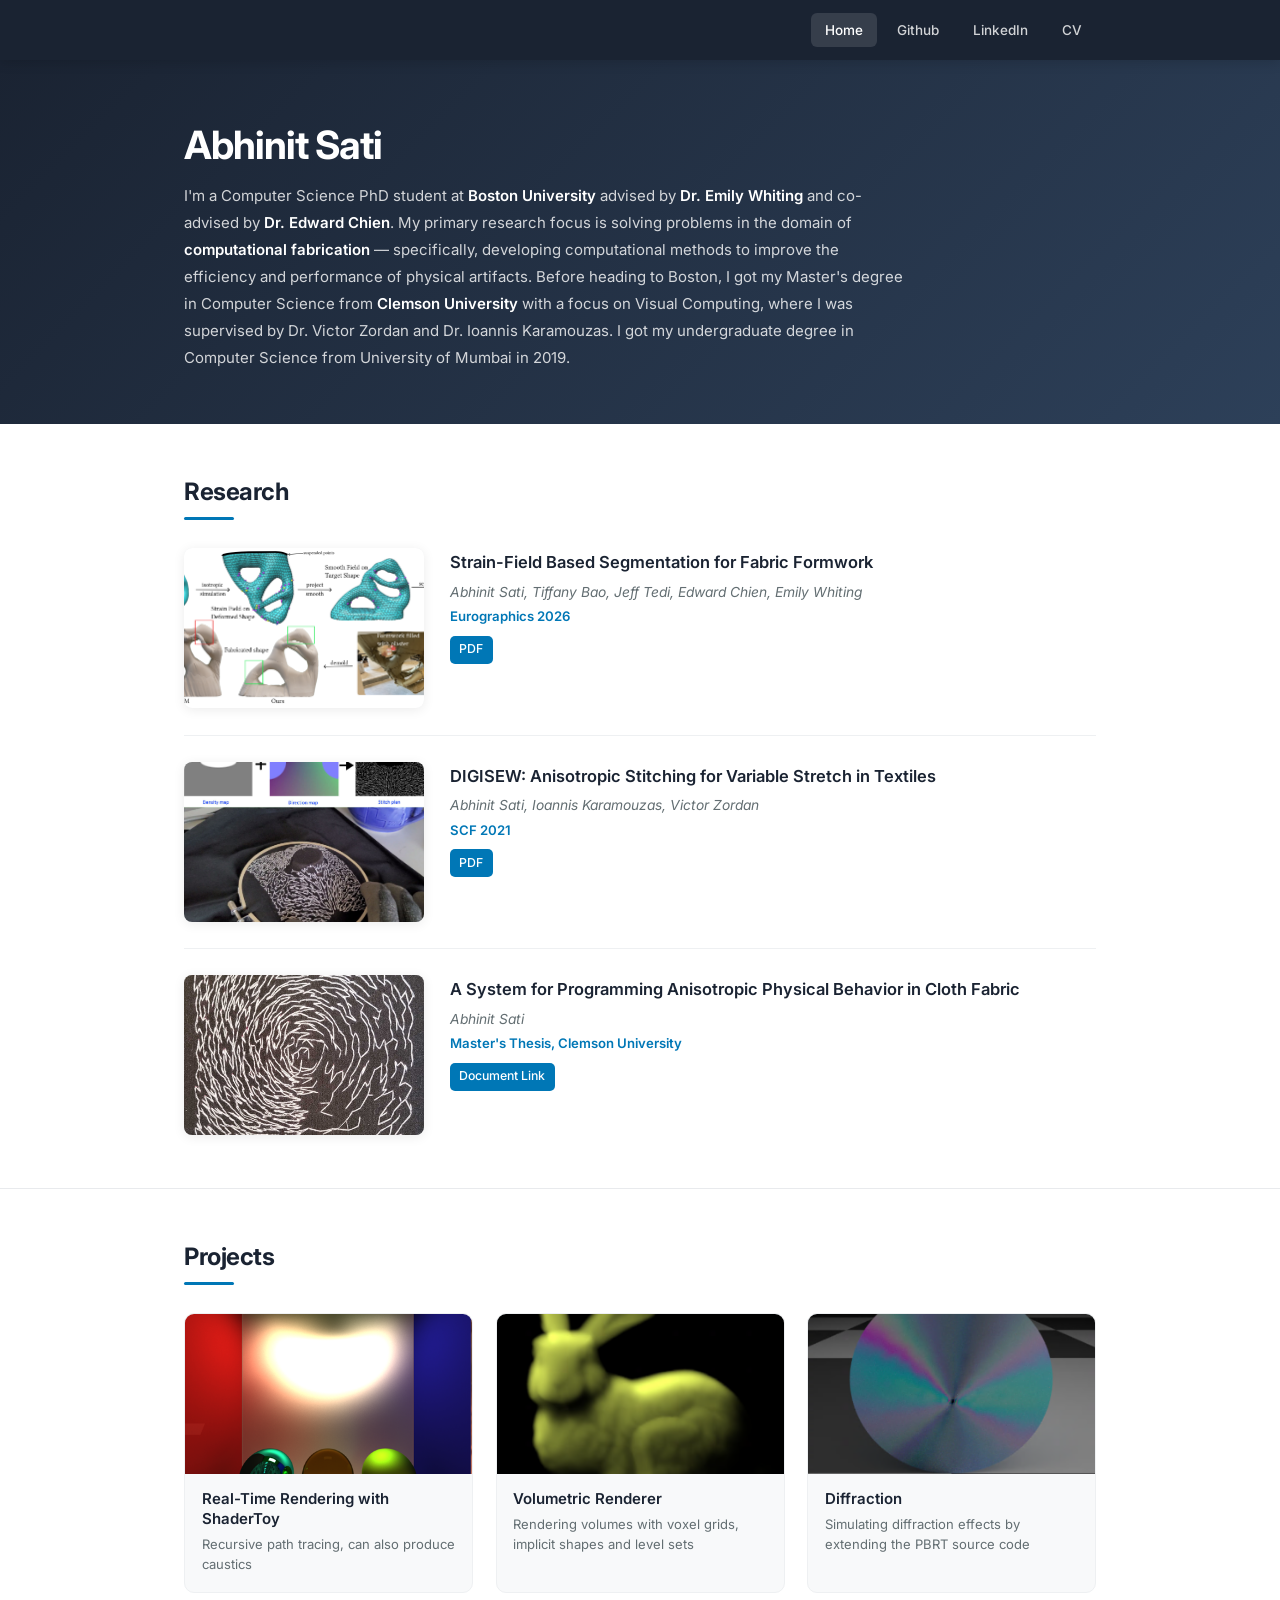
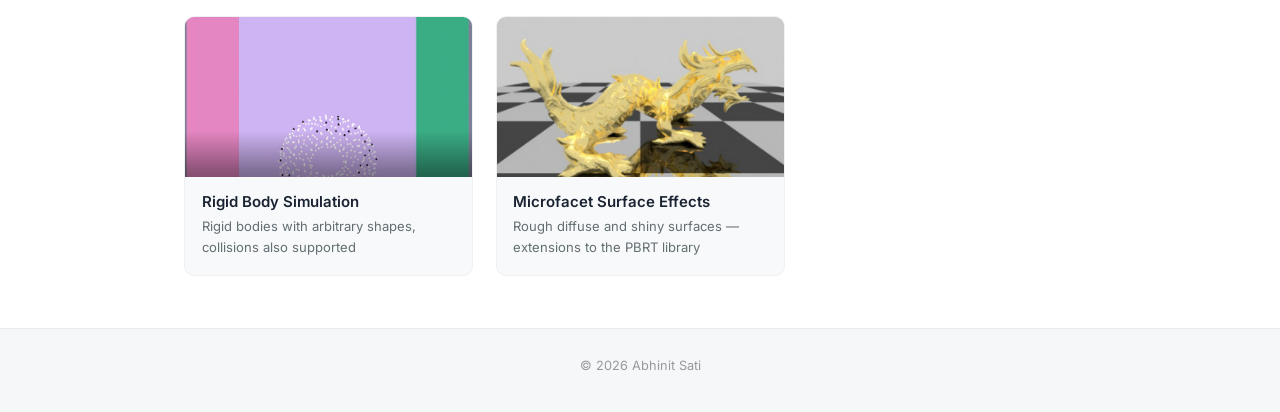
==== index.html @ 04b8ae75 "PDF for eurographics paper attached" ====
<!DOCTYPE html>
<html lang="en">

<head>
	<title>Abhinit Sati — Researcher</title>
	<meta charset="utf-8" />
	<meta name="viewport" content="width=device-width, initial-scale=1" />
	<meta name="description"
		content="Abhinit Sati — Computer Science PhD student at Boston University. Research in computational fabrication, computer graphics, and visual computing." />
	<link rel="stylesheet" href="assets/css/site.css" />
</head>

<body>

	<!-- Header -->
	<header class="site-header">
		<div class="site-container">
			<div class="site-name"><a href="index.html"></a></div>
			<nav class="site-nav">
				<a href="index.html" class="active">Home</a>
				<a href="https://github.com/Abhi2114?tab=repositories" target="_blank">Github</a>
				<a href="https://www.linkedin.com/in/abhinit-sati-022866157/" target="_blank">LinkedIn</a>
				<a href="media/CV.pdf" target="_blank">CV</a>
			</nav>
		</div>
	</header>

	<!-- Hero / About -->
	<section class="hero-section">
		<div class="site-container">
			<div class="hero-content">
				<h1 class="hero-name">Abhinit Sati</h1>
				<p class="hero-bio">
					I'm a Computer Science PhD student at <strong>Boston University</strong> advised by
					<strong>Dr. Emily Whiting</strong> and co-advised by <strong>Dr. Edward Chien</strong>.
					My primary research focus is solving problems in the domain of <strong>computational
						fabrication</strong> —
					specifically, developing computational methods to improve the efficiency and performance of
					physical artifacts. Before heading to Boston, I got my Master's degree in Computer Science from
					<strong>Clemson University</strong> with a focus on Visual Computing, where I was supervised by
					Dr. Victor Zordan and Dr. Ioannis Karamouzas. I got my undergraduate degree in Computer Science
					from University of Mumbai in 2019.
				</p>
			</div>
		</div>
	</section>

	<!-- Research -->
	<section class="content-section research-section">
		<div class="site-container">
			<h2 class="section-heading">Research</h2>

			<div class="research-list">
				<div class="research-card">
					<a href="javascript:void(0)" class="research-card-image" onclick="openLightbox(this)">
						<img src="images/research/phd/teaser.png" alt="Strain-Field Based Segmentation" />
					</a>
					<div class="research-card-body">
						<h3 class="research-title">Strain-Field Based Segmentation for Fabric Formwork</h3>
						<p class="research-authors">Abhinit Sati, Tiffany Bao, Jeff Tedi, Edward Chien, Emily Whiting
						</p>
						<p class="research-venue">Eurographics 2026</p>
						<div class="research-links">
							<a href="papers/eurographics_fabric_formwork_26.pdf" target="_blank" class="research-link">PDF</a>
						</div>
					</div>
				</div>

				<div class="research-card">
					<a href="javascript:void(0)" class="research-card-image" onclick="openLightbox(this)">
						<img src="images/research/masters/keyshape.jpg" alt="DIGISEW" />
					</a>
					<div class="research-card-body">
						<h3 class="research-title">
							<a href="https://dl.acm.org/doi/abs/10.1145/3485114.3485121" target="_blank">DIGISEW:
								Anisotropic Stitching for Variable Stretch in Textiles</a>
						</h3>
						<p class="research-authors">Abhinit Sati, Ioannis Karamouzas, Victor Zordan</p>
						<p class="research-venue">SCF 2021</p>
						<div class="research-links">
							<a href="papers/digisew.pdf" target="_blank" class="research-link">PDF</a>
						</div>
					</div>
				</div>

				<div class="research-card">
					<a href="javascript:void(0)" class="research-card-image" onclick="openLightbox(this)">
						<img src="images/research/masters/cone_print.jpg" alt="Master's Thesis" />
					</a>
					<div class="research-card-body">
						<h3 class="research-title">A System for Programming Anisotropic Physical Behavior in Cloth
							Fabric</h3>
						<p class="research-authors">Abhinit Sati</p>
						<p class="research-venue">Master's Thesis, Clemson University</p>
						<div class="research-links">
							<a href="https://tigerprints.clemson.edu/all_theses/3621" target="_blank"
								class="research-link">Document Link</a>
						</div>
					</div>
				</div>
			</div>
		</div>
	</section>

	<!-- Projects -->
	<section class="content-section projects-section">
		<div class="site-container">
			<h2 class="section-heading">Projects</h2>

			<div class="projects-grid">
				<div class="project-card">
					<a href="pages/render_shader.html">
						<div class="project-card-image">
							<img src="images/shadertoy/1.png" alt="ShaderToy Rendering" />
						</div>
						<div class="project-card-body">
							<h3 class="project-card-title">Real-Time Rendering with ShaderToy</h3>
							<p class="project-card-desc">Recursive path tracing, can also produce caustics</p>
						</div>
					</a>
				</div>

				<div class="project-card">
					<a href="pages/volume_renderer.html">
						<div class="project-card-image">
							<img src="images/VFX/1.PNG" alt="Volumetric Renderer" />
						</div>
						<div class="project-card-body">
							<h3 class="project-card-title">Volumetric Renderer</h3>
							<p class="project-card-desc">Rendering volumes with voxel grids, implicit shapes and level
								sets</p>
						</div>
					</a>
				</div>

				<div class="project-card">
					<a href="pages/diffraction.html">
						<div class="project-card-image">
							<img src="images/diffraction/1.PNG" alt="Diffraction" />
						</div>
						<div class="project-card-body">
							<h3 class="project-card-title">Diffraction</h3>
							<p class="project-card-desc">Simulating diffraction effects by extending the PBRT source
								code</p>
						</div>
					</a>
				</div>

				<div class="project-card">
					<a href="https://github.com/Abhi2114/Rigid-Body-Simulator" target="_blank">
						<div class="project-card-image">
							<img src="images/RB/1.PNG" alt="Rigid Body Simulation" />
						</div>
						<div class="project-card-body">
							<h3 class="project-card-title">Rigid Body Simulation</h3>
							<p class="project-card-desc">Rigid bodies with arbitrary shapes, collisions also supported
							</p>
						</div>
					</a>
				</div>

				<div class="project-card">
					<a href="pages/microfacet.html">
						<div class="project-card-image">
							<img src="images/micro/1.PNG" alt="Microfacet Surfaces" />
						</div>
						<div class="project-card-body">
							<h3 class="project-card-title">Microfacet Surface Effects</h3>
							<p class="project-card-desc">Rough diffuse and shiny surfaces — extensions to the PBRT
								library</p>
						</div>
					</a>
				</div>
			</div>
		</div>
	</section>

	<!-- Footer -->
	<footer class="site-footer">
		<div class="site-container">
			<p>&copy; 2026 Abhinit Sati</p>
		</div>
	</footer>

	<!-- Lightbox -->
	<div class="lightbox-overlay" id="lightbox" onclick="closeLightbox()">
		<span class="lightbox-close">&times;</span>
		<img class="lightbox-img" id="lightbox-img" alt="" />
	</div>

	<script>
		function openLightbox(el) {
			var img = el.querySelector('img');
			if (!img) return;
			document.getElementById('lightbox-img').src = img.src;
			document.getElementById('lightbox').classList.add('active');
			document.body.style.overflow = 'hidden';
		}
		function closeLightbox() {
			document.getElementById('lightbox').classList.remove('active');
			document.body.style.overflow = '';
		}
		document.addEventListener('keydown', function (e) {
			if (e.key === 'Escape') closeLightbox();
		});
	</script>

</body>

</html>
---- assets/css/site.css ----
/* ===================================
   site.css — Research-Focused Homepage
   =================================== */

@import url('https://fonts.googleapis.com/css2?family=Inter:wght@300;400;500;600;700&display=swap');

/* ---- Reset & Base ---- */

*,
*::before,
*::after {
    box-sizing: border-box;
}

body {
    font-family: 'Inter', -apple-system, BlinkMacSystemFont, 'Segoe UI', sans-serif;
    margin: 0;
    padding: 0;
    background: #f6f7f9;
    color: #2d3436;
    line-height: 1.7;
    font-size: 15px;
    -webkit-font-smoothing: antialiased;
}

a {
    color: #0077b6;
    text-decoration: none;
    transition: color 0.2s ease;
}

a:hover {
    color: #005f8a;
}

img {
    max-width: 100%;
    display: block;
}

h1,
h2,
h3,
h4 {
    line-height: 1.3;
    margin: 0;
}

p {
    margin: 0 0 0.8em 0;
}

/* ---- Container ---- */

.site-container {
    max-width: 960px;
    margin: 0 auto;
    padding: 0 24px;
}

/* ---- Site Header / Nav ---- */

.site-header {
    background: #1a2332;
    padding: 0;
    position: sticky;
    top: 0;
    z-index: 100;
    box-shadow: 0 2px 12px rgba(0, 0, 0, 0.15);
}

.site-header .site-container {
    display: flex;
    align-items: center;
    justify-content: space-between;
    height: 60px;
}

.site-header .site-name {
    font-size: 1.35em;
    font-weight: 700;
    color: #fff;
    letter-spacing: -0.5px;
}

.site-header .site-name a {
    color: #fff;
    text-decoration: none;
}

.site-nav {
    display: flex;
    align-items: center;
    gap: 6px;
}

.site-nav a {
    color: rgba(255, 255, 255, 0.8);
    padding: 6px 14px;
    border-radius: 6px;
    font-size: 0.9em;
    font-weight: 500;
    transition: all 0.2s ease;
    text-decoration: none;
}

.site-nav a:hover,
.site-nav a.active {
    color: #fff;
    background: rgba(255, 255, 255, 0.12);
}

/* ---- Hero / About ---- */

.hero-section {
    background: linear-gradient(135deg, #1a2332 0%, #2d4059 100%);
    color: #fff;
    padding: 4em 0 3.5em;
}

.hero-content {
    max-width: 720px;
}

.hero-greeting {
    font-size: 0.95em;
    font-weight: 500;
    text-transform: uppercase;
    letter-spacing: 2px;
    color: rgba(255, 255, 255, 0.5);
    margin-bottom: 0.75em;
}

.hero-name {
    font-size: 2.6em;
    font-weight: 700;
    letter-spacing: -1px;
    margin-bottom: 0.3em;
    color: #fff;
}

.hero-tagline {
    font-size: 1.15em;
    color: rgba(255, 255, 255, 0.65);
    margin-bottom: 1.5em;
    font-weight: 400;
}

.hero-bio {
    font-size: 1em;
    line-height: 1.8;
    color: rgba(255, 255, 255, 0.8);
    margin: 0;
}

.hero-bio strong {
    color: #fff;
    font-weight: 600;
}

/* ---- Section Common ---- */

.content-section {
    padding: 3.5em 0;
}

.content-section+.content-section {
    border-top: 1px solid #e8eaed;
}

.section-heading {
    font-size: 1.6em;
    font-weight: 700;
    color: #1a2332;
    letter-spacing: -0.5px;
    margin-bottom: 1.2em;
    padding-bottom: 0.5em;
    position: relative;
}

.section-heading::after {
    content: '';
    position: absolute;
    bottom: 0;
    left: 0;
    width: 50px;
    height: 3px;
    background: #0077b6;
    border-radius: 2px;
}

/* ---- Research Section ---- */

.research-section {
    background: #fff;
}

.research-list {
    list-style: none;
    padding: 0;
    margin: 0;
}

.research-card {
    display: flex;
    align-items: flex-start;
    gap: 1.75em;
    padding: 1.75em 0;
    border-bottom: 1px solid #eef0f2;
}

.research-card:first-child {
    padding-top: 0;
}

.research-card:last-child {
    border-bottom: none;
    padding-bottom: 0;
}

.research-card-image {
    flex-shrink: 0;
    width: 240px;
    height: 160px;
    border-radius: 8px;
    overflow: hidden;
    display: block;
    background: #eef0f2;
    box-shadow: 0 2px 12px rgba(0, 0, 0, 0.08);
}

.research-card-image img {
    width: 100%;
    height: 100%;
    object-fit: cover;
    display: block;
    transition: transform 0.3s ease;
}

.research-card:hover .research-card-image img {
    transform: scale(1.04);
}

.research-card-body {
    flex: 1;
    min-width: 0;
    padding-top: 0.2em;
}

.research-title {
    font-size: 1.1em;
    font-weight: 600;
    margin: 0 0 0.4em 0;
    line-height: 1.45;
    color: #1a2332;
}

.research-title a {
    color: #1a2332;
    text-decoration: none;
}

.research-title a:hover {
    color: #0077b6;
}

.research-authors {
    font-size: 0.92em;
    color: #636e72;
    margin: 0 0 0.2em 0;
    font-style: italic;
    line-height: 1.5;
}

.research-venue {
    font-size: 0.88em;
    color: #0077b6;
    font-weight: 600;
    margin: 0 0 0.6em 0;
}

.research-links {
    display: flex;
    gap: 0.6em;
    flex-wrap: wrap;
}

.research-link {
    display: inline-flex;
    align-items: center;
    gap: 4px;
    padding: 0.3em 0.75em;
    background: #0077b6;
    color: #fff !important;
    border-radius: 5px;
    font-size: 0.82em;
    font-weight: 500;
    text-decoration: none !important;
    transition: background 0.2s ease, transform 0.15s ease;
}

.research-link:hover {
    background: #005f8a;
    transform: translateY(-1px);
}

/* ---- Projects Section ---- */

.projects-section {
    background: #fff;
}

.projects-grid {
    display: grid;
    grid-template-columns: repeat(3, 1fr);
    gap: 1.5em;
}

.project-card {
    background: #f8f9fa;
    border-radius: 10px;
    overflow: hidden;
    border: 1px solid #eef0f2;
    transition: transform 0.25s ease, box-shadow 0.25s ease;
}

.project-card:hover {
    transform: translateY(-4px);
    box-shadow: 0 8px 24px rgba(0, 0, 0, 0.1);
}

.project-card a {
    text-decoration: none;
    color: inherit;
    display: block;
}

.project-card-image {
    width: 100%;
    height: 160px;
    overflow: hidden;
    background: #e8eaed;
}

.project-card-image img {
    width: 100%;
    height: 100%;
    object-fit: cover;
    transition: transform 0.35s ease;
}

.project-card:hover .project-card-image img {
    transform: scale(1.06);
}

.project-card-body {
    padding: 1em 1.1em 1.2em;
}

.project-card-title {
    font-size: 1em;
    font-weight: 600;
    color: #1a2332;
    margin-bottom: 0.35em;
    line-height: 1.3;
}

.project-card-desc {
    font-size: 0.87em;
    color: #636e72;
    line-height: 1.55;
    margin: 0;
}

/* ---- Footer ---- */

.site-footer {
    padding: 2em 0;
    text-align: center;
    font-size: 0.85em;
    color: #999;
    border-top: 1px solid #e8eaed;
}

.site-footer a {
    color: #888;
}

/* ---- Lightbox ---- */

.research-card-image {
    cursor: zoom-in;
}

.lightbox-overlay {
    display: none;
    position: fixed;
    top: 0;
    left: 0;
    width: 100%;
    height: 100%;
    background: rgba(0, 0, 0, 0.85);
    z-index: 1000;
    justify-content: center;
    align-items: center;
    cursor: zoom-out;
    backdrop-filter: blur(4px);
}

.lightbox-overlay.active {
    display: flex;
    animation: lightboxFadeIn 0.25s ease;
}

@keyframes lightboxFadeIn {
    from {
        opacity: 0;
    }

    to {
        opacity: 1;
    }
}

.lightbox-img {
    max-width: 90%;
    max-height: 85vh;
    border-radius: 8px;
    box-shadow: 0 8px 40px rgba(0, 0, 0, 0.5);
    object-fit: contain;
}

.lightbox-close {
    position: absolute;
    top: 20px;
    right: 30px;
    font-size: 2.5em;
    color: #fff;
    cursor: pointer;
    line-height: 1;
    opacity: 0.7;
    transition: opacity 0.2s ease;
}

.lightbox-close:hover {
    opacity: 1;
}

/* ---- Responsive ---- */

@media screen and (max-width: 1024px) {
    .research-card-image {
        width: 200px;
        height: 135px;
    }
}

@media screen and (max-width: 768px) {
    .hero-name {
        font-size: 2em;
    }

    .hero-section {
        padding: 3em 0 2.5em;
    }

    .section-heading {
        font-size: 1.4em;
    }

    .research-card {
        gap: 1.25em;
    }

    .research-card-image {
        width: 160px;
        height: 110px;
    }

    .projects-grid {
        grid-template-columns: repeat(2, 1fr);
    }

    .site-nav a {
        padding: 6px 10px;
        font-size: 0.85em;
    }
}

@media screen and (max-width: 540px) {
    .site-header .site-container {
        flex-direction: column;
        height: auto;
        padding: 12px 24px;
        gap: 8px;
    }

    .hero-name {
        font-size: 1.7em;
    }

    .hero-tagline {
        font-size: 1em;
    }

    .hero-section {
        padding: 2.5em 0 2em;
    }

    .content-section {
        padding: 2.5em 0;
    }

    .research-card {
        flex-direction: column;
        gap: 1em;
    }

    .research-card-image {
        width: 100%;
        height: 180px;
    }

    .projects-grid {
        grid-template-columns: 1fr;
    }

    .project-card-image {
        height: 180px;
    }
}
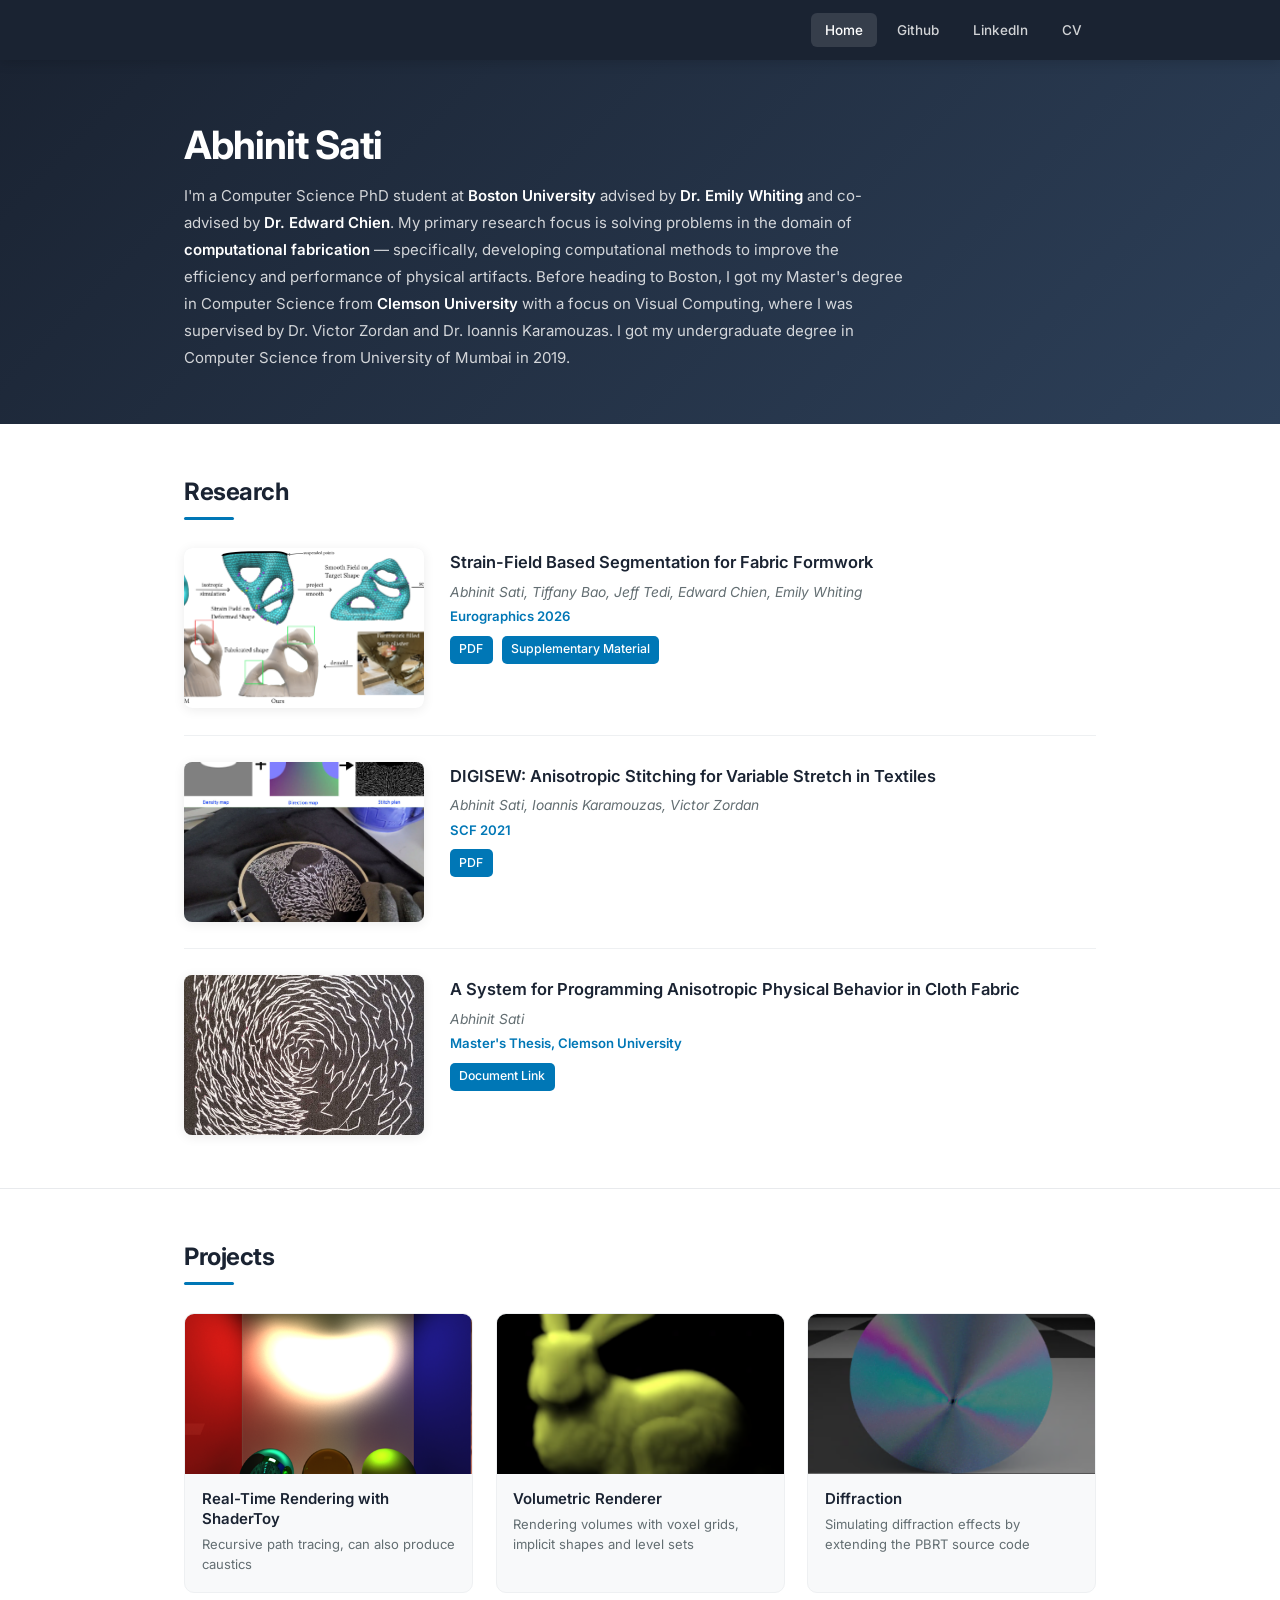
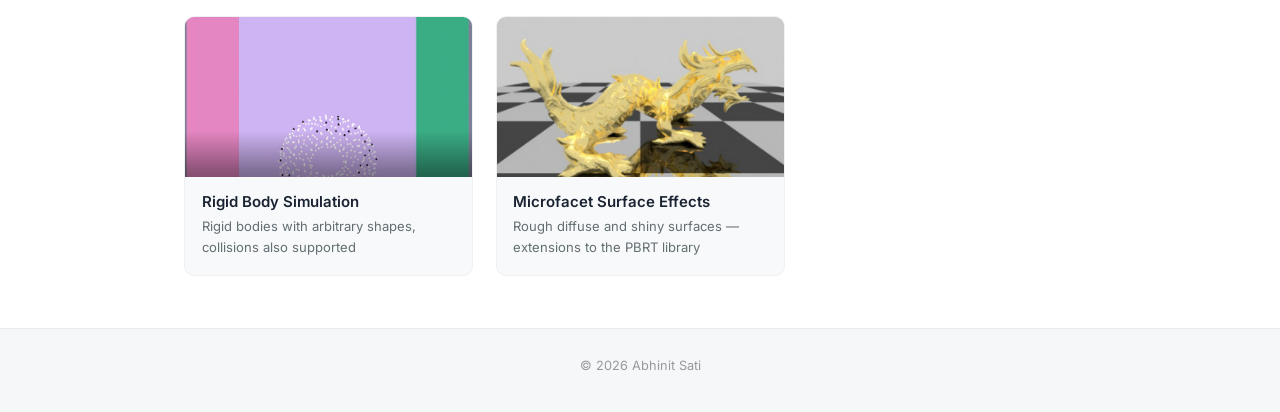
==== commit 5fcae8f7: "Sup link added" ====
--- a/index.html
+++ b/index.html
@@ -61,7 +61,8 @@
 						</p>
 						<p class="research-venue">Eurographics 2026</p>
 						<div class="research-links">
-							<a href="papers/eurographics_fabric_formwork_26.pdf" target="_blank" class="research-link">PDF</a>
+							<a href="papers/eurographics_fabric_formwork_26.pdf" target="_blank"  class="research-link">PDF</a>
+							<a href="papers/sup_fabric_formwork_final.pdf" target="_blank" class="research-link">Supplementary Material</a>
 						</div>
 					</div>
 				</div>
@@ -88,8 +89,10 @@
 						<img src="images/research/masters/cone_print.jpg" alt="Master's Thesis" />
 					</a>
 					<div class="research-card-body">
-						<h3 class="research-title">A System for Programming Anisotropic Physical Behavior in Cloth
-							Fabric</h3>
+						<h3 class="research-title">
+							<a href="https://tigerprints.clemson.edu/all_theses/3621" target="_blank">A System for Programming Anisotropic Physical Behavior in Cloth
+							Fabric</a>
+						</h3>
 						<p class="research-authors">Abhinit Sati</p>
 						<p class="research-venue">Master's Thesis, Clemson University</p>
 						<div class="research-links">
--- a/assets/css/site.css
+++ b/assets/css/site.css
@@ -302,6 +302,47 @@
 .research-link:hover {
     background: #005f8a;
     transform: translateY(-1px);
+}
+
+/* ---- Page Content (Sub-pages) ---- */
+
+.page-content {
+	max-width: 800px;
+	margin: 0 auto;
+	padding: 2em 24px 4em;
+	background: #fff;
+	border-radius: 8px;
+	box-shadow: 0 4px 20px rgba(0, 0, 0, 0.05);
+	margin-top: 2em;
+	margin-bottom: 2em;
+}
+
+.page-content h2 {
+	font-size: 2em;
+	font-weight: 700;
+	color: #1a2332;
+	letter-spacing: -0.5px;
+	margin-bottom: 0.8em;
+	padding-bottom: 0.4em;
+	border-bottom: 1px solid #eef0f2;
+}
+
+.page-content p {
+	font-size: 1.05em;
+	line-height: 1.85;
+	color: #4a5568;
+	margin-bottom: 1.8em;
+}
+
+.page-image {
+	display: block;
+	width: 100%;
+	height: 450px;
+	object-fit: cover;
+	object-position: center;
+	border-radius: 12px;
+	margin: 2em auto 2.5em;
+	box-shadow: 0 4px 16px rgba(0, 0, 0, 0.1);
 }
 
 /* ---- Projects Section ---- */
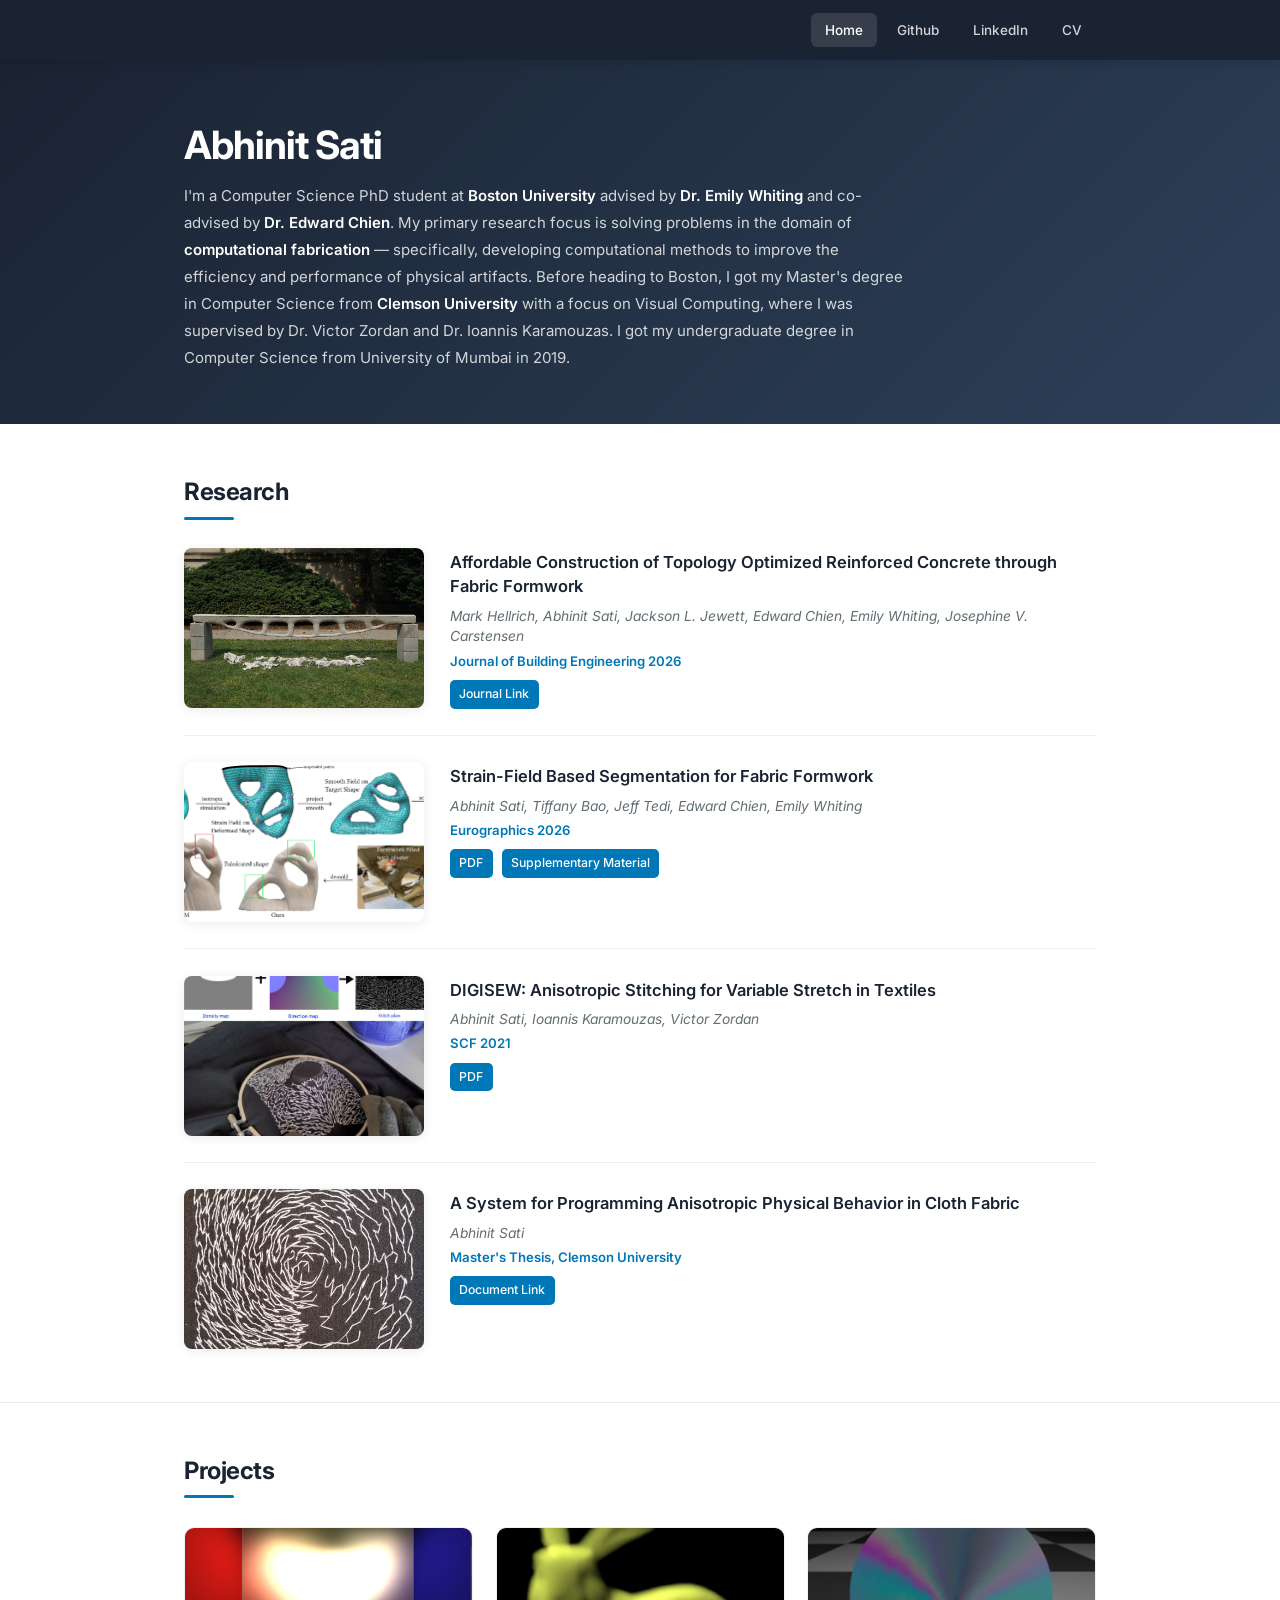
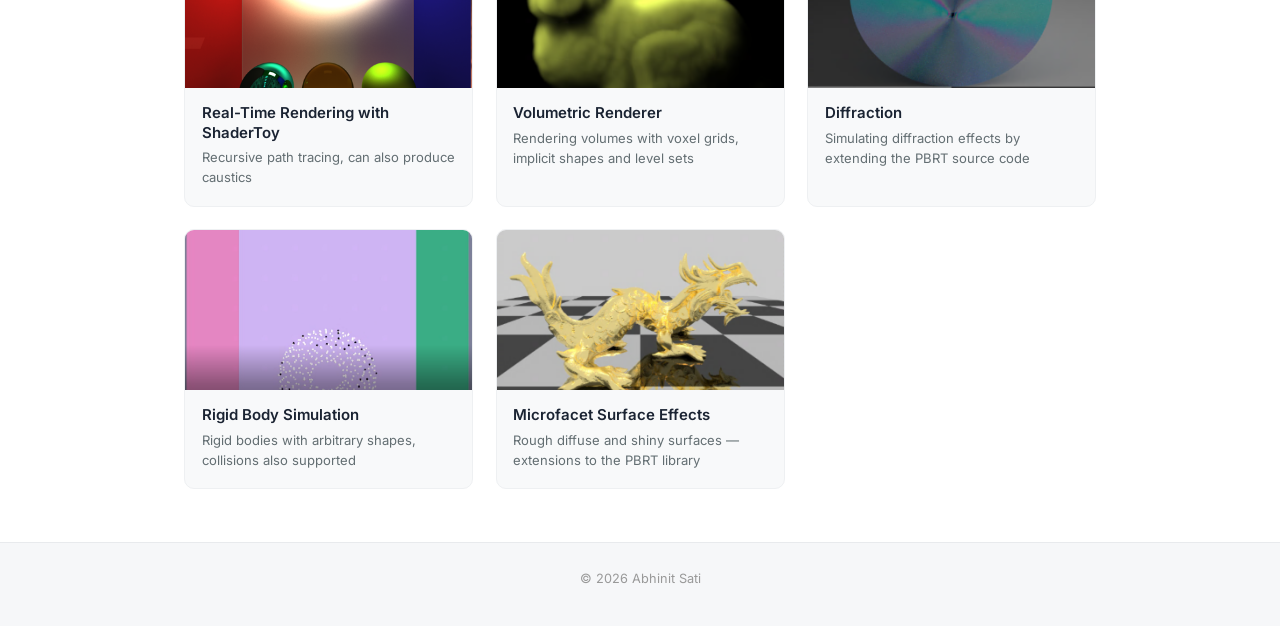
==== commit 50145d40: "New paper" ====
--- a/index.html
+++ b/index.html
@@ -51,6 +51,25 @@
 			<h2 class="section-heading">Research</h2>
 
 			<div class="research-list">
+				<div class="research-card">
+					<a href="javascript:void(0)" class="research-card-image" onclick="openLightbox(this)">
+						<img src="images/research/phd/Beam.png" alt="Topology Optimized Reinforced Concrete" />
+					</a>
+					<div class="research-card-body">
+						<h3 class="research-title">
+							<a href="https://www.sciencedirect.com/science/article/pii/S2352710226022941" target="_blank">Affordable
+								Construction of Topology Optimized Reinforced Concrete through Fabric Formwork</a>
+						</h3>
+						<p class="research-authors">Mark Hellrich, Abhinit Sati, Jackson L. Jewett, Edward Chien, Emily
+							Whiting, Josephine V. Carstensen</p>
+						<p class="research-venue">Journal of Building Engineering 2026</p>
+						<div class="research-links">
+							<a href="https://www.sciencedirect.com/science/article/pii/S2352710226022941" target="_blank"
+								class="research-link">Journal Link</a>
+						</div>
+					</div>
+				</div>
+
 				<div class="research-card">
 					<a href="javascript:void(0)" class="research-card-image" onclick="openLightbox(this)">
 						<img src="images/research/phd/teaser.png" alt="Strain-Field Based Segmentation" />
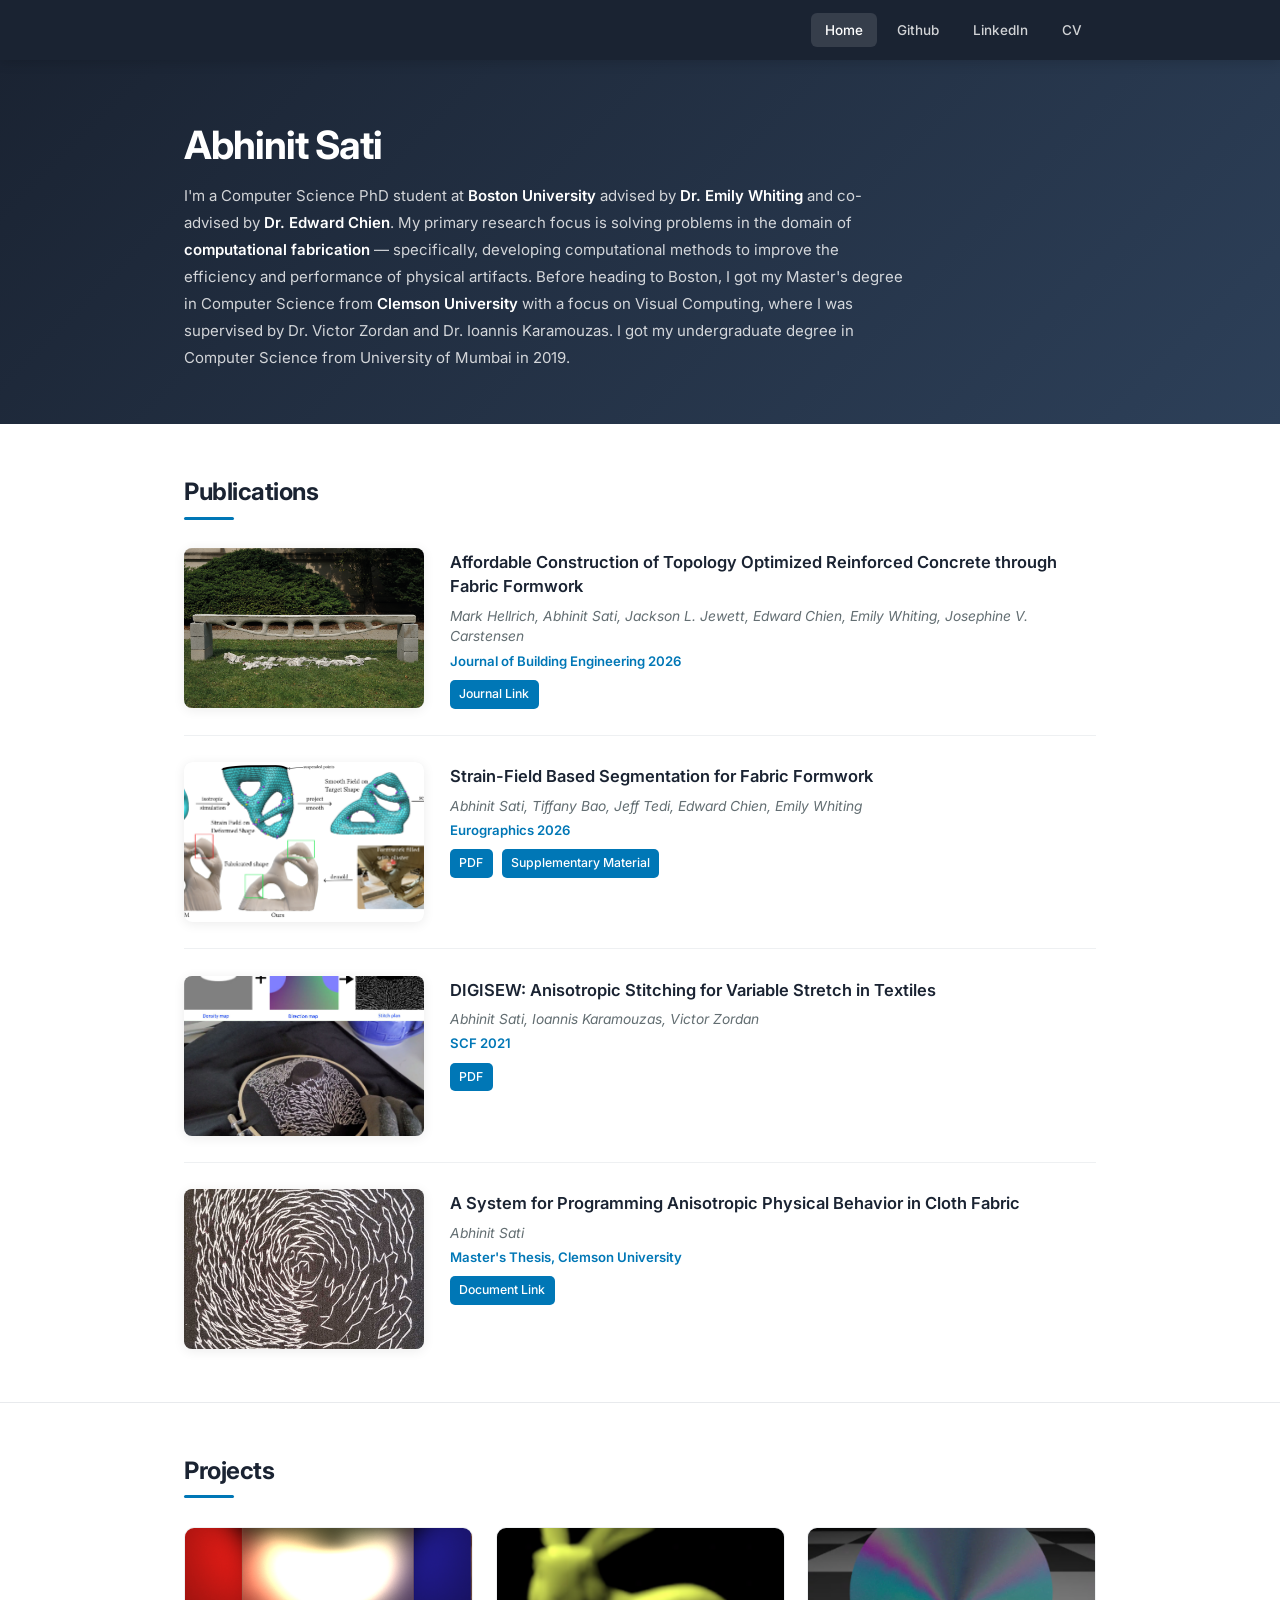
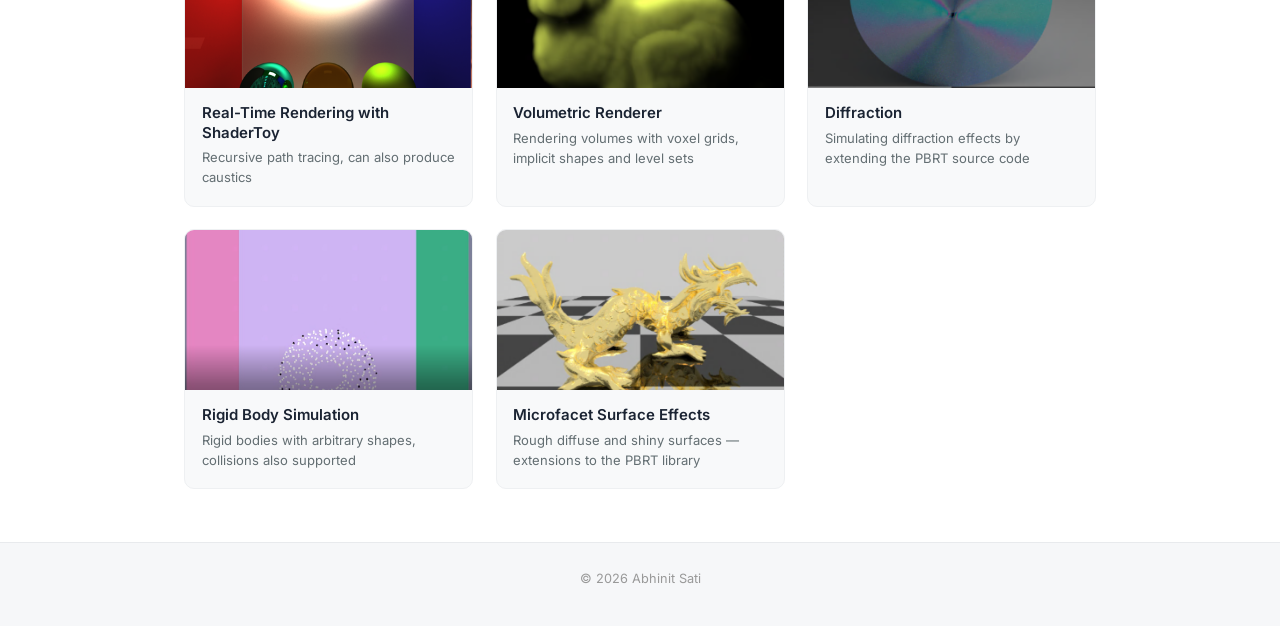
==== commit 9629f848: "Minor Changes" ====
--- a/index.html
+++ b/index.html
@@ -2,7 +2,7 @@
 <html lang="en">
 
 <head>
-	<title>Abhinit Sati — Researcher</title>
+	<title>Abhinit Sati</title>
 	<meta charset="utf-8" />
 	<meta name="viewport" content="width=device-width, initial-scale=1" />
 	<meta name="description"
@@ -48,7 +48,7 @@
 	<!-- Research -->
 	<section class="content-section research-section">
 		<div class="site-container">
-			<h2 class="section-heading">Research</h2>
+			<h2 class="section-heading">Publications</h2>
 
 			<div class="research-list">
 				<div class="research-card">
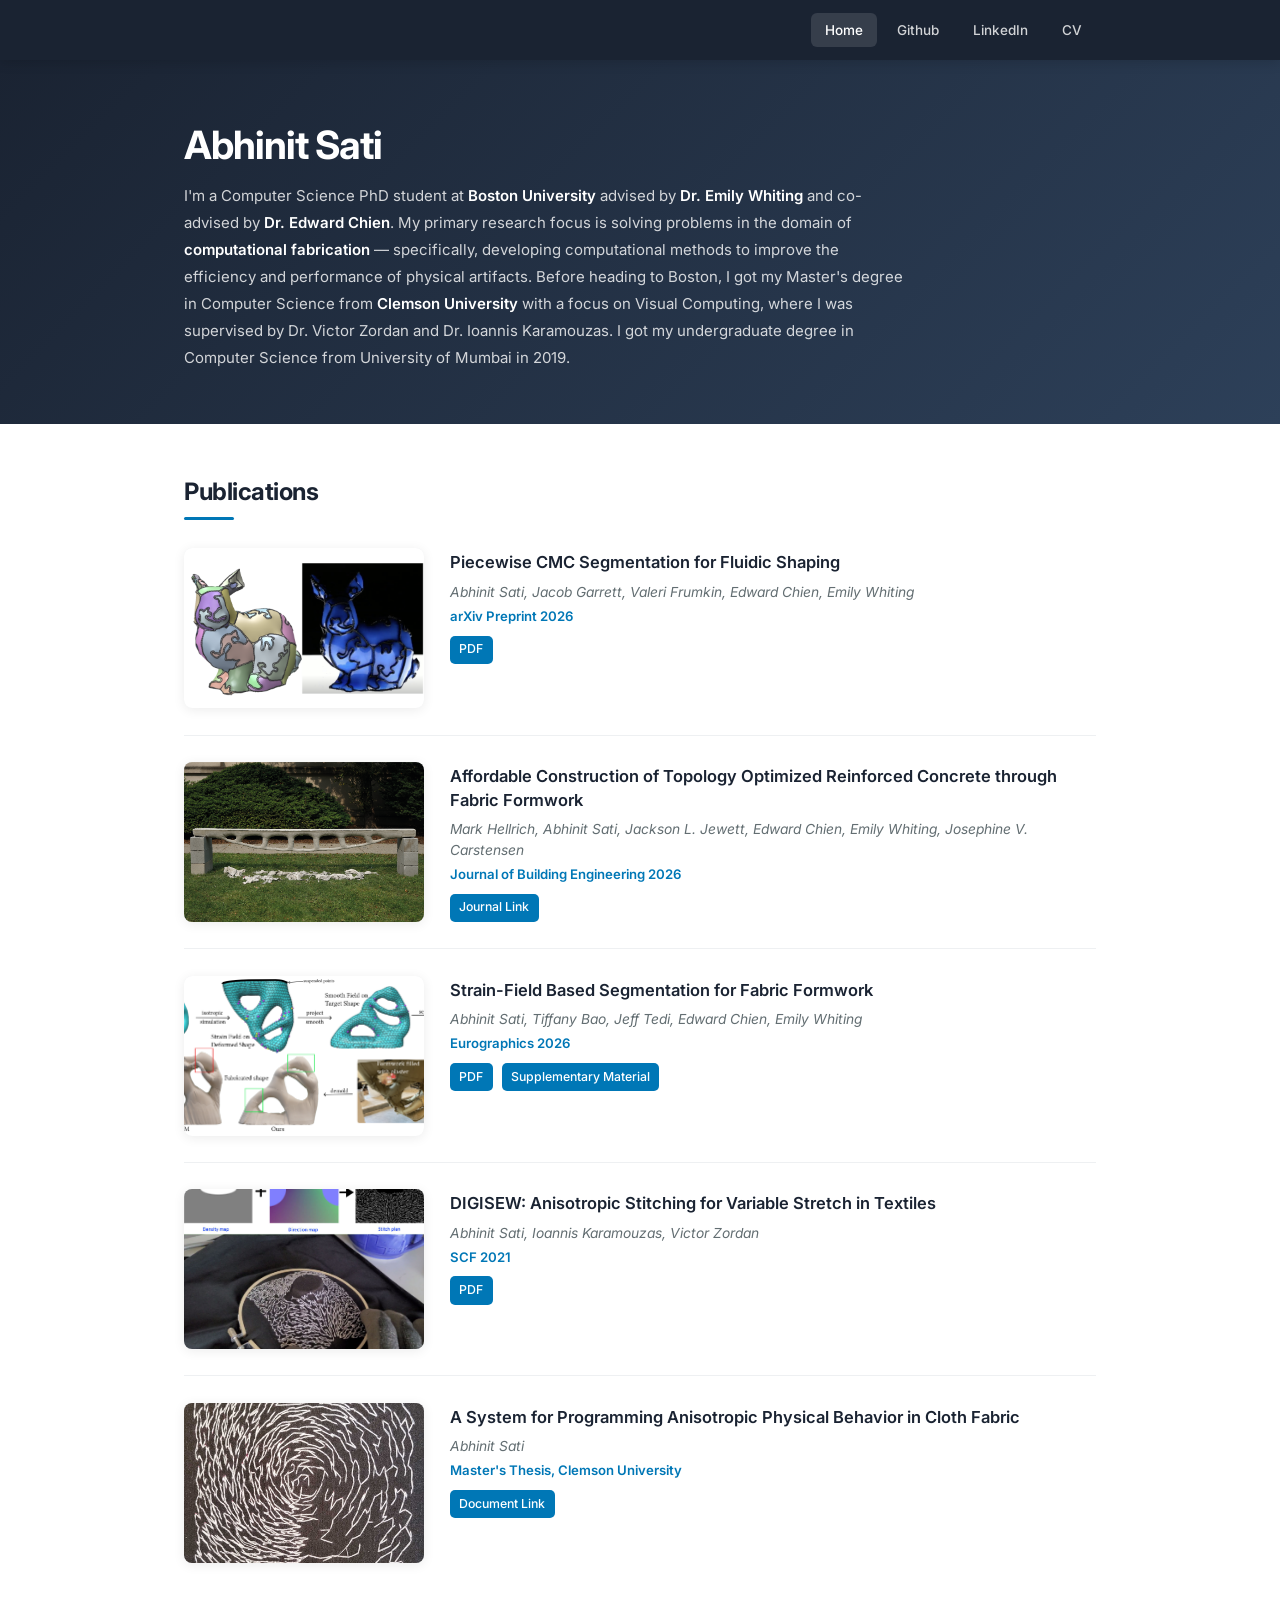
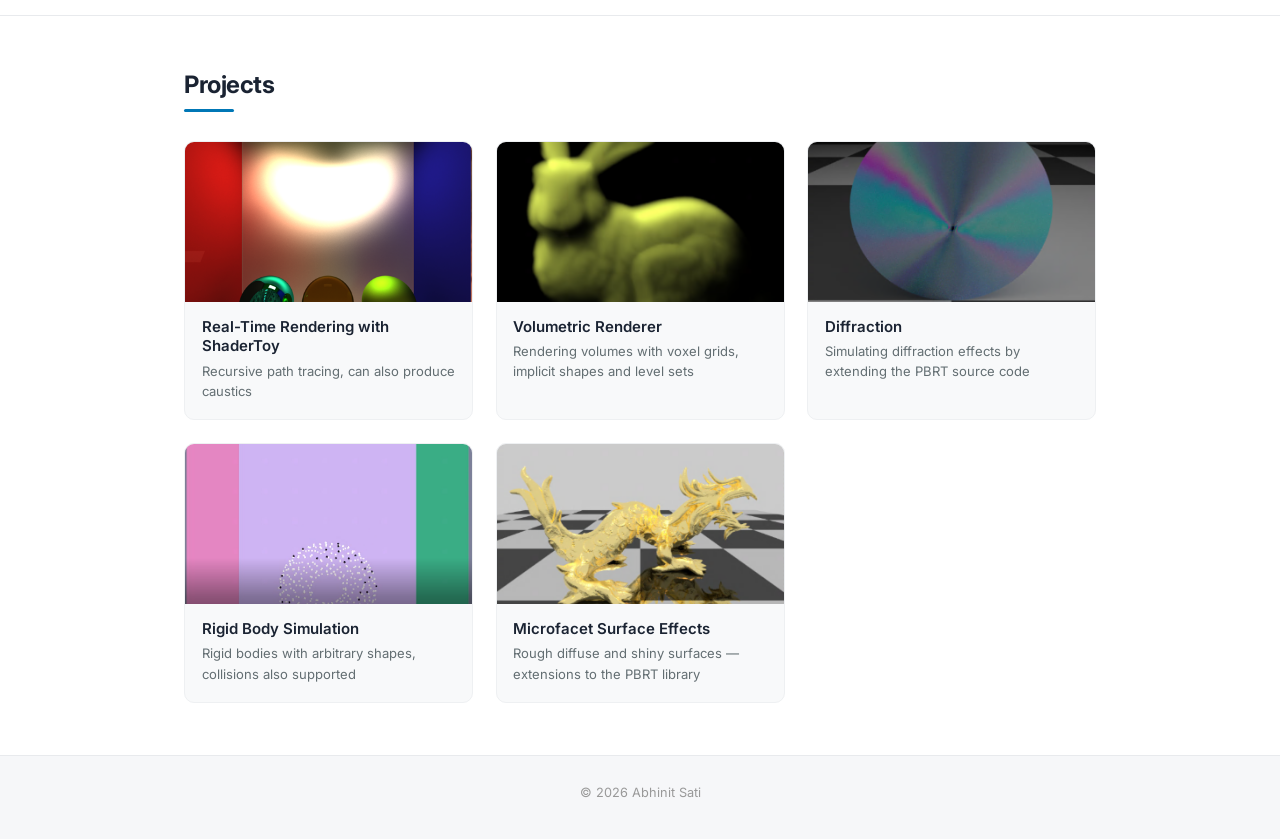
==== commit 659b564a: "New paper" ====
--- a/index.html
+++ b/index.html
@@ -51,6 +51,24 @@
 			<h2 class="section-heading">Publications</h2>
 
 			<div class="research-list">
+				<div class="research-card">
+					<a href="javascript:void(0)" class="research-card-image" onclick="openLightbox(this)">
+						<img src="images/research/phd/fluidic.png" alt="Piecewise CMC Segmentation" style="object-position: left center;" />
+					</a>
+					<div class="research-card-body">
+						<h3 class="research-title">
+							<a href="https://arxiv.org/abs/2611.00227" target="_blank">Piecewise CMC Segmentation for
+								Fluidic Shaping</a>
+						</h3>
+						<p class="research-authors">Abhinit Sati, Jacob Garrett, Valeri Frumkin, Edward Chien, Emily Whiting
+						</p>
+						<p class="research-venue">arXiv Preprint 2026</p>
+						<div class="research-links">
+							<a href="https://arxiv.org/pdf/2611.00227" target="_blank" class="research-link">PDF</a>
+						</div>
+					</div>
+				</div>
+
 				<div class="research-card">
 					<a href="javascript:void(0)" class="research-card-image" onclick="openLightbox(this)">
 						<img src="images/research/phd/Beam.png" alt="Topology Optimized Reinforced Concrete" />
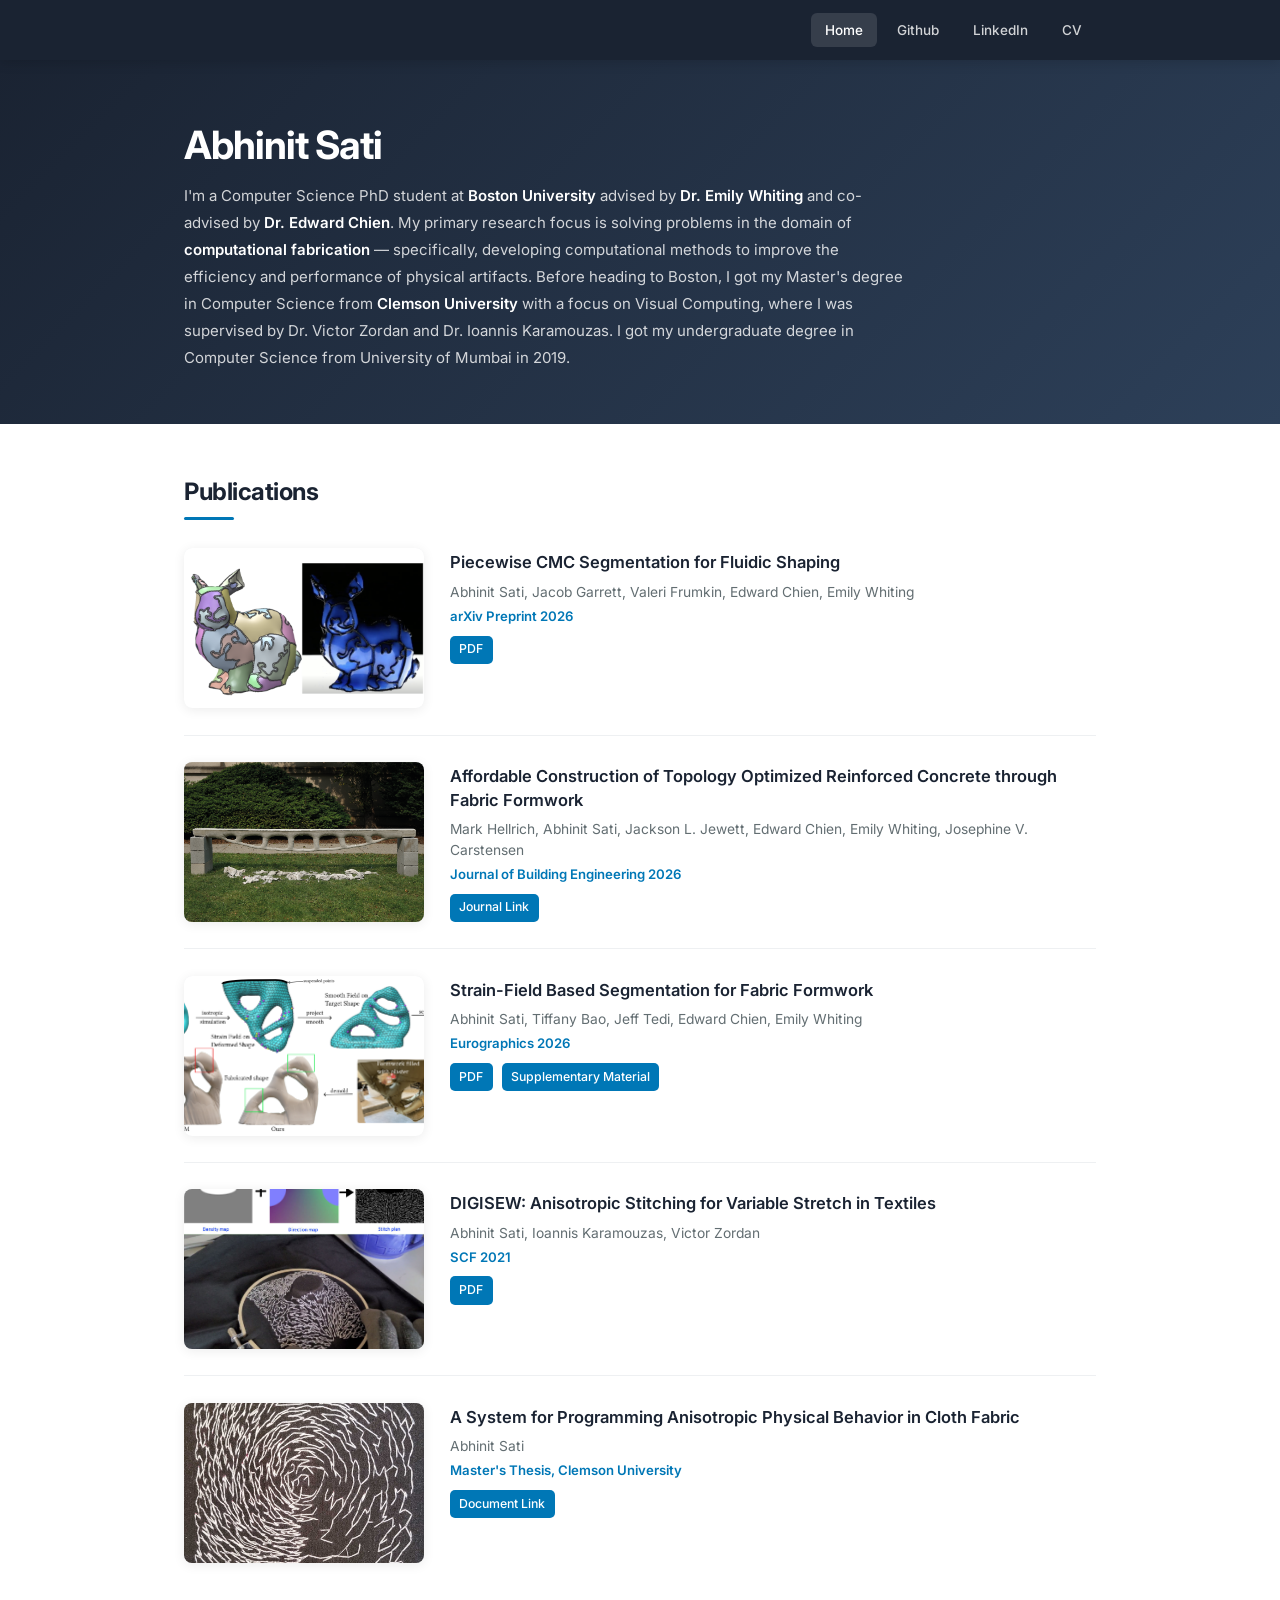
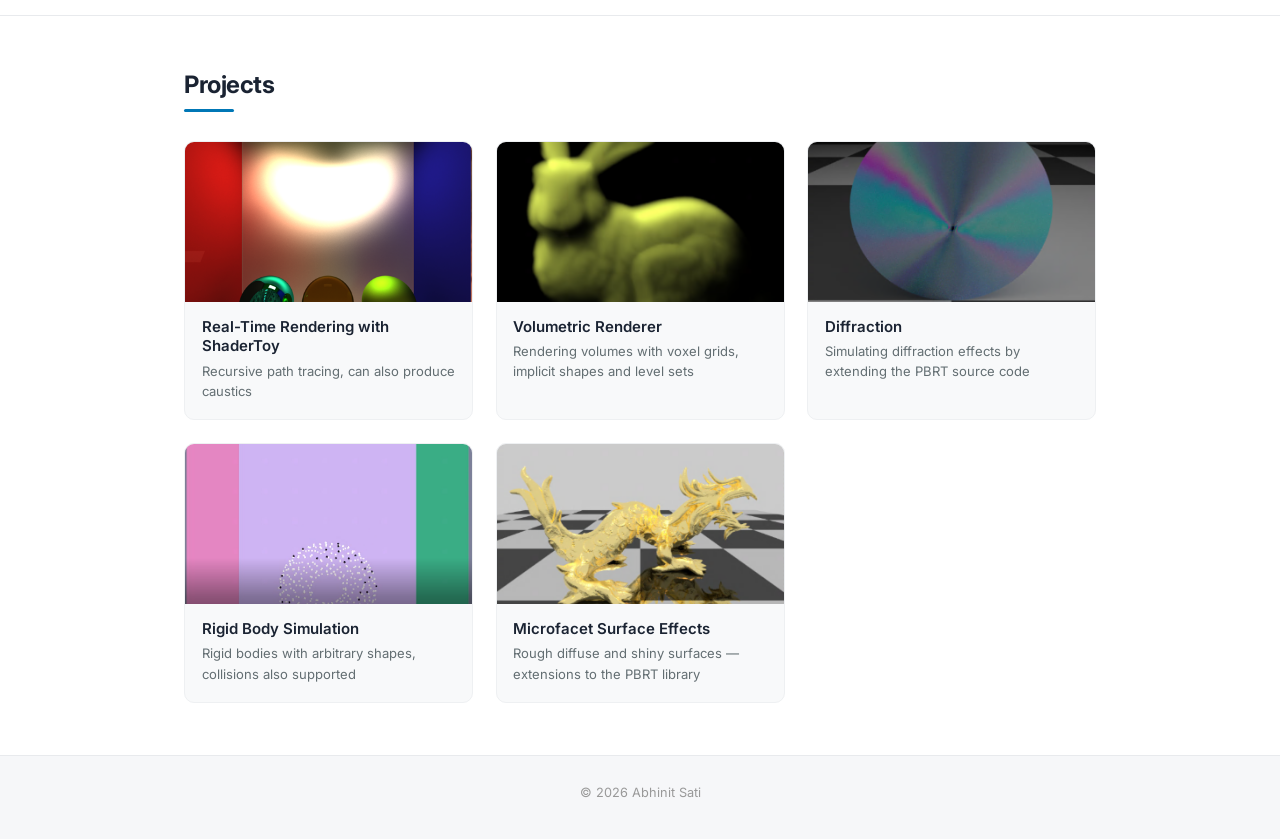
==== commit b68d5a4b: "New files" ====
--- a/index.html
+++ b/index.html
@@ -20,7 +20,7 @@
 				<a href="index.html" class="active">Home</a>
 				<a href="https://github.com/Abhi2114?tab=repositories" target="_blank">Github</a>
 				<a href="https://www.linkedin.com/in/abhinit-sati-022866157/" target="_blank">LinkedIn</a>
-				<a href="media/CV.pdf" target="_blank">CV</a>
+				<a href="media/CV_updated.pdf" target="_blank">CV</a>
 			</nav>
 		</div>
 	</header>
--- a/assets/css/site.css
+++ b/assets/css/site.css
@@ -268,7 +268,6 @@
     font-size: 0.92em;
     color: #636e72;
     margin: 0 0 0.2em 0;
-    font-style: italic;
     line-height: 1.5;
 }
 
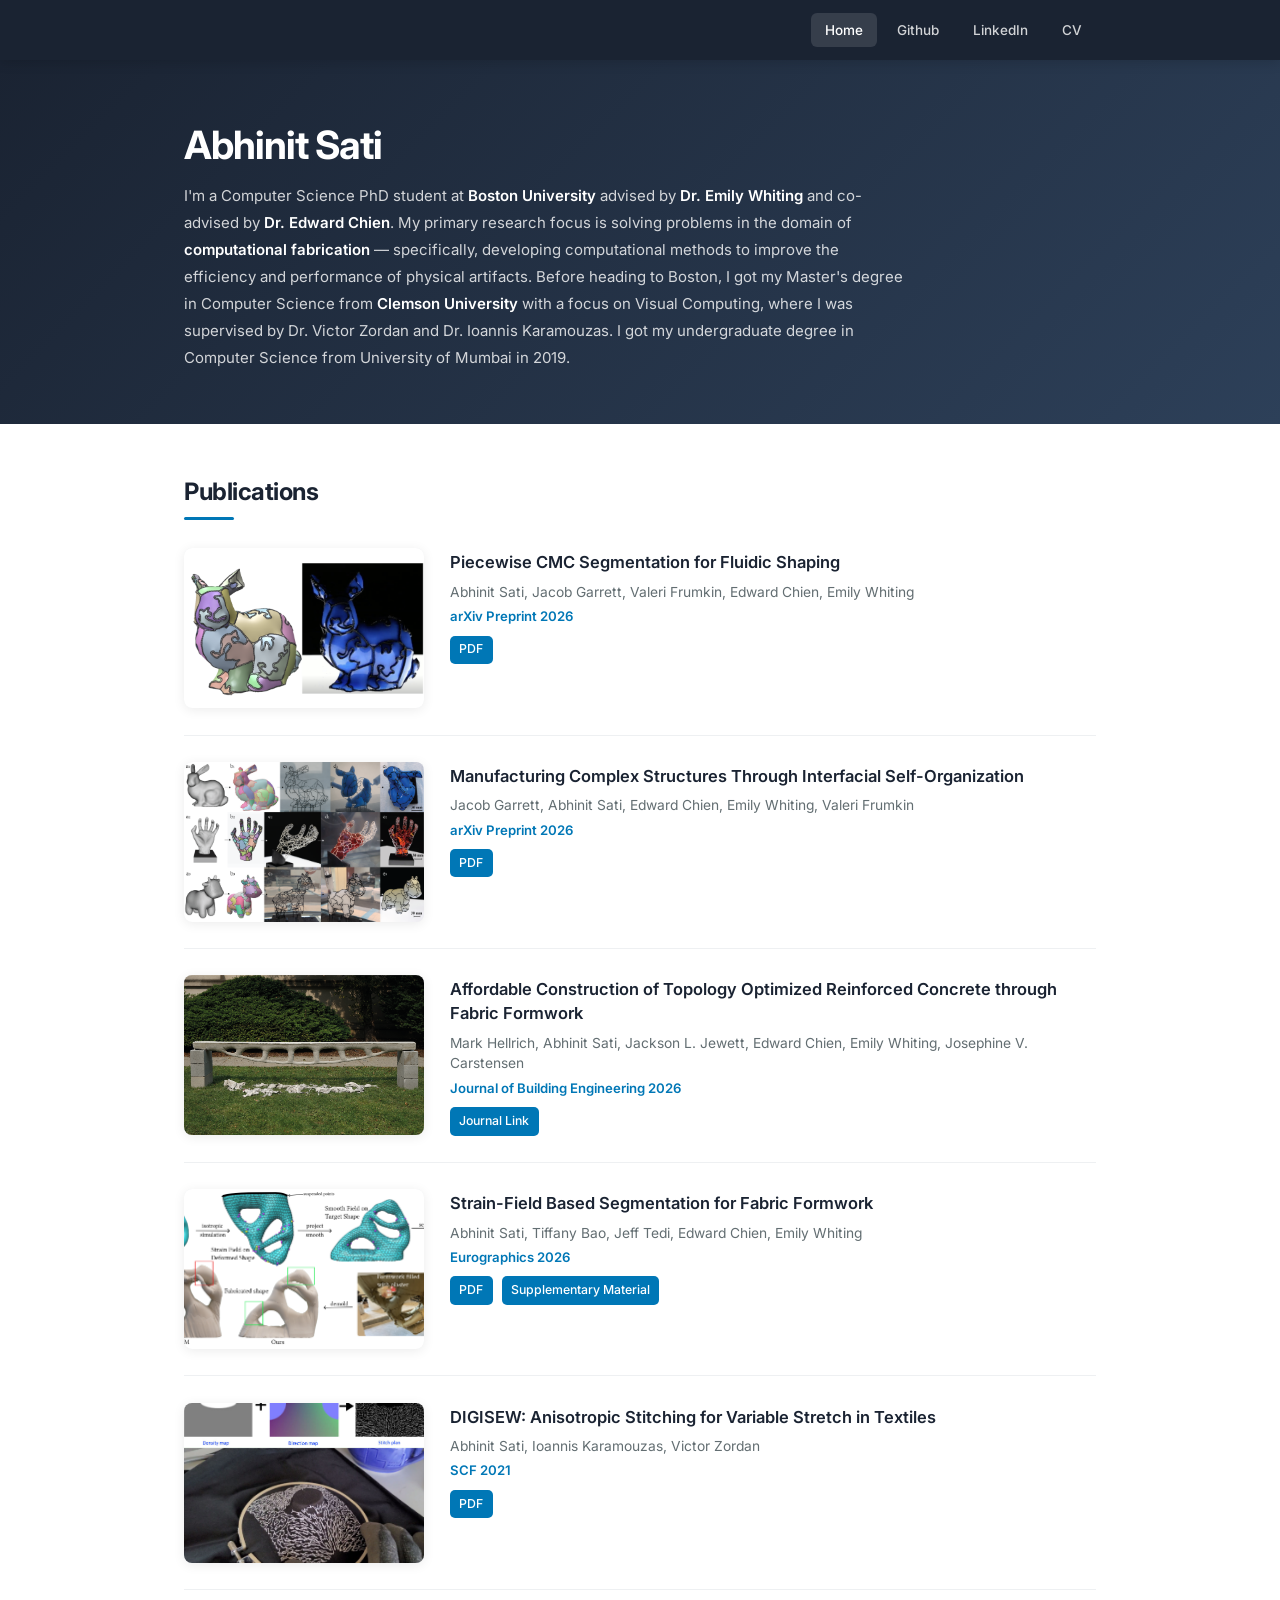
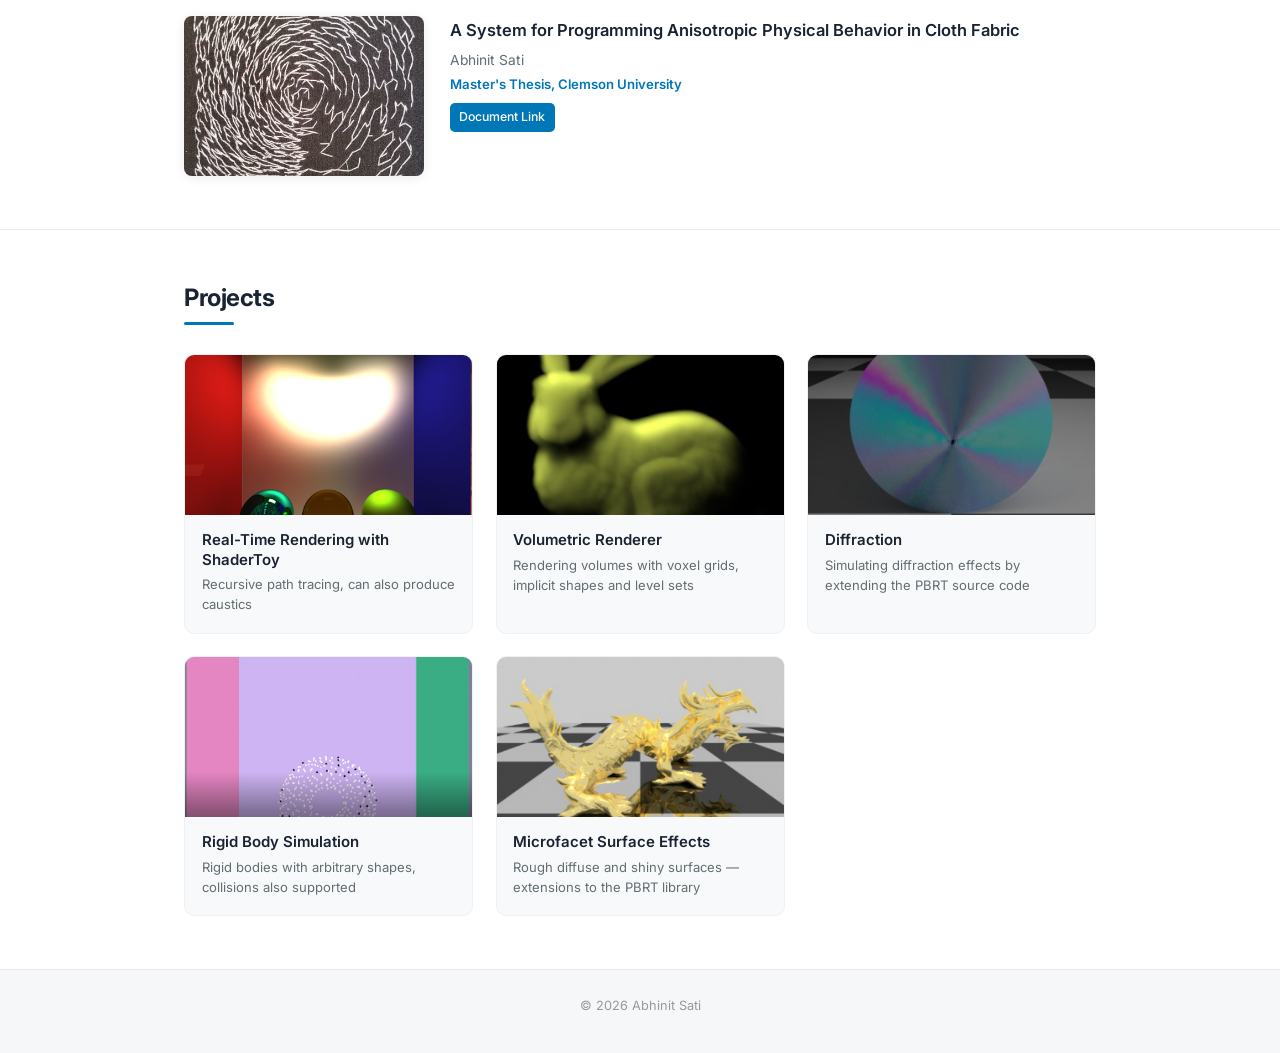
==== commit 4cc7d2c2: "new preprint added" ====
--- a/index.html
+++ b/index.html
@@ -65,6 +65,24 @@
 						<p class="research-venue">arXiv Preprint 2026</p>
 						<div class="research-links">
 							<a href="https://arxiv.org/pdf/2611.00227" target="_blank" class="research-link">PDF</a>
+						</div>
+					</div>
+				</div>
+
+				<div class="research-card">
+					<a href="javascript:void(0)" class="research-card-image" onclick="openLightbox(this)">
+						<img src="images/research/phd/fluidic_fab.png" alt="Interfacial Self-Organization" />
+					</a>
+					<div class="research-card-body">
+						<h3 class="research-title">
+							<a href="https://arxiv.org/abs/2611.09950" target="_blank">Manufacturing Complex Structures
+								Through Interfacial Self-Organization</a>
+						</h3>
+						<p class="research-authors">Jacob Garrett, Abhinit Sati, Edward Chien, Emily Whiting, Valeri Frumkin
+						</p>
+						<p class="research-venue">arXiv Preprint 2026</p>
+						<div class="research-links">
+							<a href="https://arxiv.org/pdf/2611.09950" target="_blank" class="research-link">PDF</a>
 						</div>
 					</div>
 				</div>
